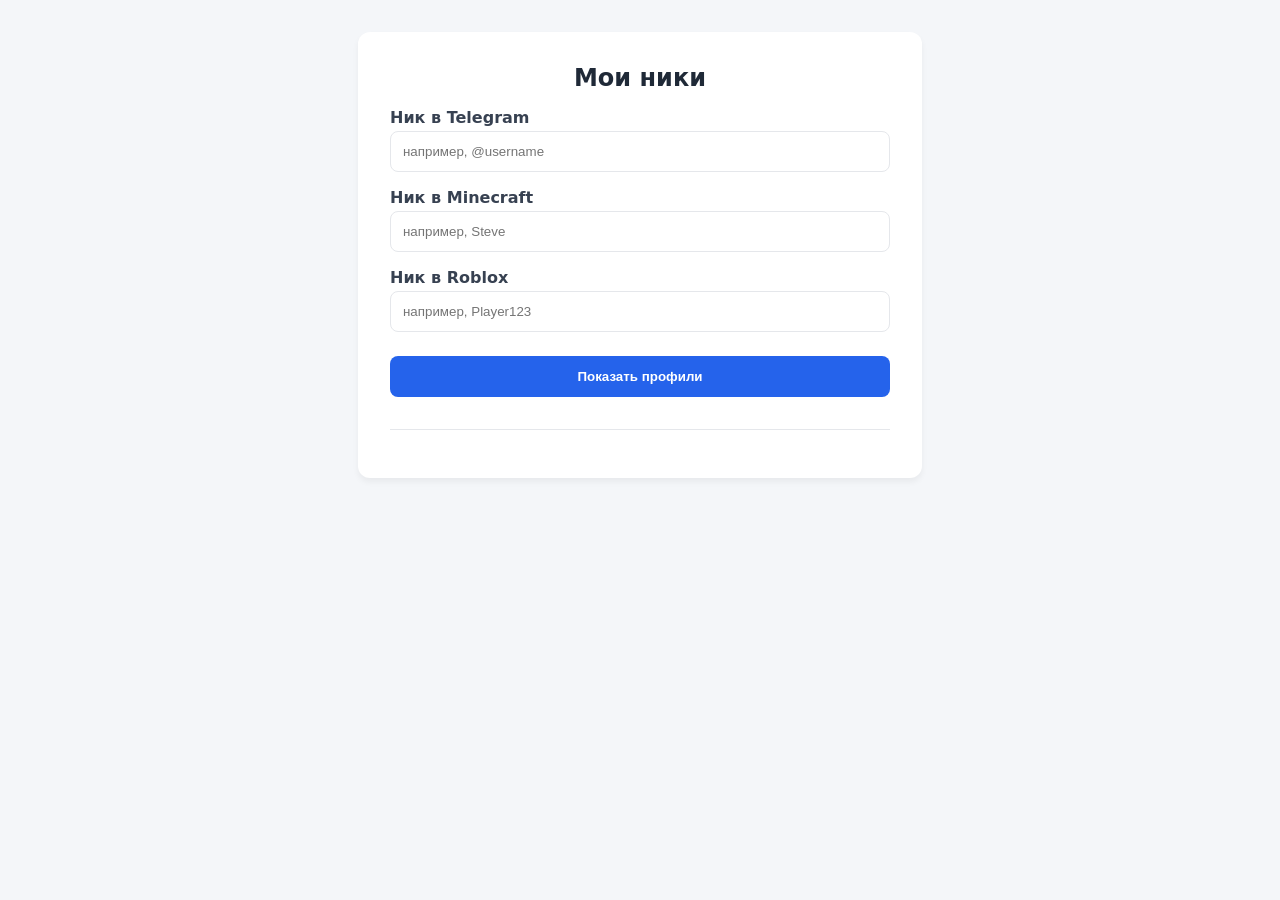
==== mineServer.html @ 9e5f5a75 "Create mineServer.html" ====
<!DOCTYPE html>
<html lang="ru">
  <head>
    <meta charset="UTF-8" />
    <title>Мои ники</title>
    <style>
      :root {
        --bg: #f4f6f9;
        --card: #ffffff;
        --primary: #2563eb;
        --text: #1f2937;
        --border: #e5e7eb;
      }

      body {
        font-family: system-ui, -apple-system, Segoe UI, Roboto, Arial, sans-serif;
        background-color: var(--bg);
        color: var(--text);
        margin: 0;
        padding: 2rem;
        display: flex;
        justify-content: center;
      }

      .container {
        width: 100%;
        max-width: 500px;
        background: var(--card);
        padding: 2rem;
        border-radius: 12px;
        box-shadow: 0 4px 6px rgba(0,0,0,0.05);
      }

      h1 {
        text-align: center;
        margin-top: 0;
        font-size: 1.5rem;
      }

      label {
        display: block;
        margin-top: 1rem;
        font-weight: 600;
        color: #374151;
      }

      input[type="text"] {
        width: 100%;
        padding: 0.75rem;
        margin-top: 0.25rem;
        border: 1px solid var(--border);
        border-radius: 8px;
        box-sizing: border-box;
        transition: border-color 0.2s;
      }

      input:focus {
        outline: none;
        border-color: var(--primary);
      }

      button {
        margin-top: 1.5rem;
        width: 100%;
        padding: 0.8rem;
        background-color: var(--primary);
        color: white;
        border: none;
        border-radius: 8px;
        font-weight: 600;
        cursor: pointer;
        transition: background-color 0.2s;
      }

      button:hover {
        background-color: #1d4ed8;
      }

      #result {
        margin-top: 2rem;
        padding-top: 1rem;
        border-top: 1px solid var(--border);
      }

      .profile-item {
        display: flex;
        justify-content: space-between;
        align-items: center;
        padding: 0.5rem 0;
        border-bottom: 1px solid #f3f4f6;
      }

      .profile-item:last-child {
        border-bottom: none;
      }

      .label-tag {
        background: #eef2ff;
        color: #2563eb;
        padding: 0.25rem 0.6rem;
        border-radius: 6px;
        font-size: 0.85rem;
        font-weight: 600;
      }

      .value-text {
        font-weight: 500;
      }
    </style>
  </head>
  <body>
    <div class="container">
      <h1>Мои ники</h1>

      <label for="tg-nick">Ник в Telegram</label>
      <input type="text" id="tg-nick" placeholder="например, @username" />

      <label for="mc-nick">Ник в Minecraft</label>
      <input type="text" id="mc-nick" placeholder="например, Steve" />

      <label for="rbx-nick">Ник в Roblox</label>
      <input type="text" id="rbx-nick" placeholder="например, Player123" />

      <!-- Сюда можно добавить другие поля по аналогии -->

      <button onclick="showProfiles()">Показать профили</button>

      <div id="result"></div>
    </div>

    <script>
      function showProfiles() {
        const tg = document.getElementById('tg-nick').value.trim();
        const mc = document.getElementById('mc-nick').value.trim();
        const rbx = document.getElementById('rbx-nick').value.trim();

        const result = document.getElementById('result');
        result.innerHTML = '';

        if (!tg && !mc && !rbx) {
          result.textContent = 'Введите хотя бы один ник.';
          return;
        }

        function addItem(label, value) {
          if (!value) return;
          const div = document.createElement('div');
          div.className = 'profile-item';
          div.innerHTML = `
            <span class="label-tag">${label}</span>
            <span class="value-text">${escapeHtml(value)}</span>
          `;
          result.appendChild(div);
        }

        addItem('Telegram', tg);
        addItem('Minecraft', mc);
        addItem('Roblox', rbx);
      }

      // Защита от XSS: экранирование спецсимволов
      function escapeHtml(text) {
        const div = document.createElement('div');
        div.textContent = text;
        return div.innerHTML;
      }
    </script>
  </body>
</html>
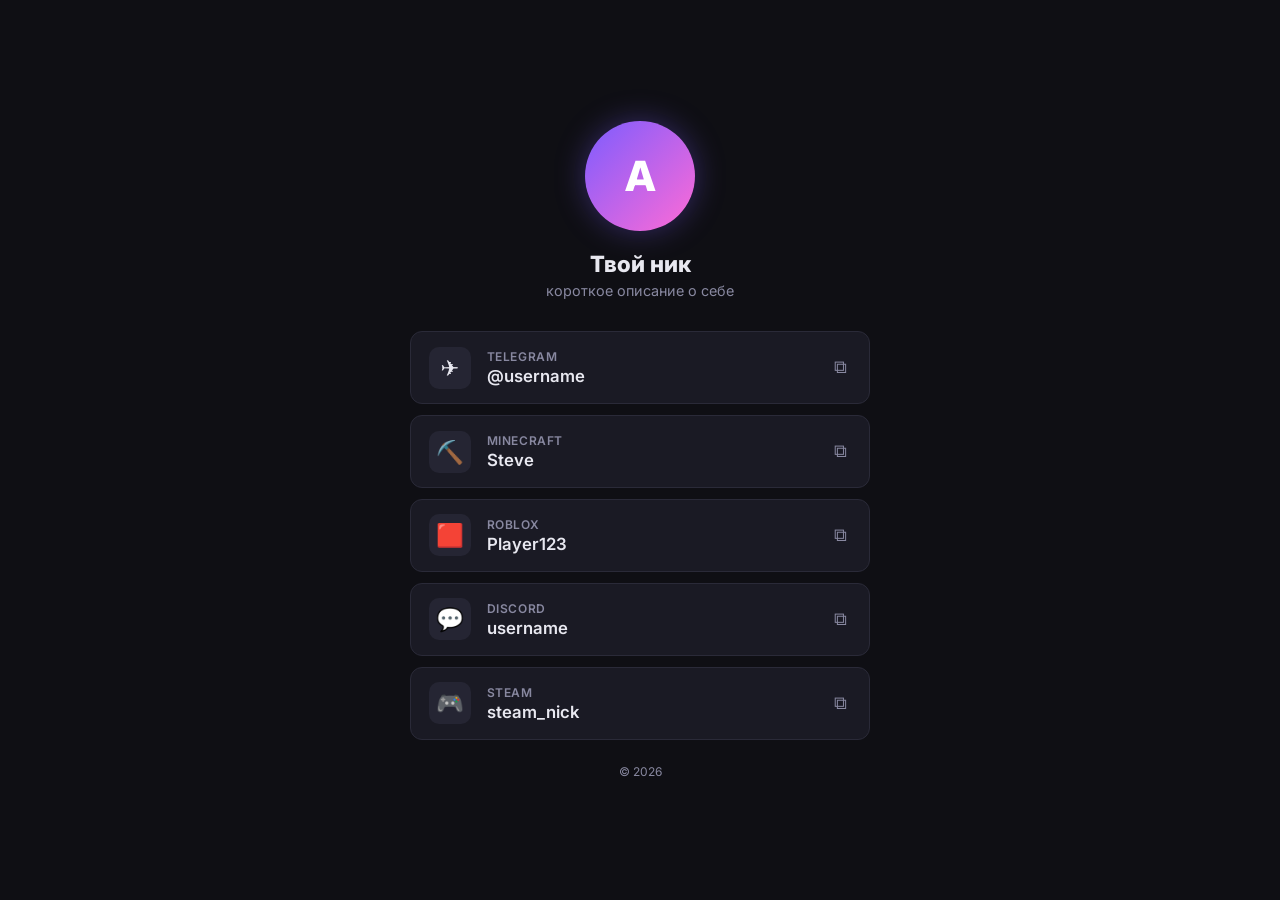
==== commit 7722746a: "Update mineServer.html" ====
--- a/mineServer.html
+++ b/mineServer.html
@@ -2,168 +2,258 @@
 <html lang="ru">
   <head>
     <meta charset="UTF-8" />
-    <title>Мои ники</title>
+    <meta name="viewport" content="width=device-width, initial-scale=1.0" />
+    <title>Профиль</title>
     <style>
+      @import url('https://fonts.googleapis.com/css2?family=Inter:wght@400;600;800&display=swap');
+
       :root {
-        --bg: #f4f6f9;
-        --card: #ffffff;
-        --primary: #2563eb;
-        --text: #1f2937;
-        --border: #e5e7eb;
+        --bg: #0f0f14;
+        --card: #1a1a24;
+        --accent: #7c5cff;
+        --accent-glow: rgba(124, 92, 255, 0.35);
+        --text: #e8e8f0;
+        --muted: #8888a0;
+      }
+
+      * {
+        margin: 0;
+        padding: 0;
+        box-sizing: border-box;
       }
 
       body {
-        font-family: system-ui, -apple-system, Segoe UI, Roboto, Arial, sans-serif;
-        background-color: var(--bg);
+        font-family: 'Inter', system-ui, sans-serif;
+        background: var(--bg);
         color: var(--text);
-        margin: 0;
-        padding: 2rem;
-        display: flex;
+        min-height: 100vh;
+        display: flex;
+        align-items: center;
         justify-content: center;
-      }
-
-      .container {
+        padding: 2rem 1rem;
+      }
+
+      .profile {
         width: 100%;
-        max-width: 500px;
-        background: var(--card);
-        padding: 2rem;
-        border-radius: 12px;
-        box-shadow: 0 4px 6px rgba(0,0,0,0.05);
+        max-width: 460px;
+      }
+
+      .avatar {
+        width: 110px;
+        height: 110px;
+        margin: 0 auto 1.2rem;
+        border-radius: 50%;
+        background: linear-gradient(135deg, var(--accent), #ff6bd6);
+        display: flex;
+        align-items: center;
+        justify-content: center;
+        font-size: 2.6rem;
+        font-weight: 800;
+        color: #fff;
+        box-shadow: 0 0 30px var(--accent-glow);
+        user-select: none;
       }
 
       h1 {
         text-align: center;
-        margin-top: 0;
-        font-size: 1.5rem;
-      }
-
-      label {
-        display: block;
-        margin-top: 1rem;
+        font-size: 1.4rem;
+        font-weight: 800;
+        margin-bottom: 0.3rem;
+      }
+
+      .bio {
+        text-align: center;
+        color: var(--muted);
+        font-size: 0.9rem;
+        margin-bottom: 2rem;
+      }
+
+      .card {
+        display: flex;
+        align-items: center;
+        gap: 1rem;
+        background: var(--card);
+        border: 1px solid #2a2a38;
+        border-radius: 12px;
+        padding: 0.9rem 1.1rem;
+        margin-bottom: 0.7rem;
+        text-decoration: none;
+        color: var(--text);
+        transition: transform 0.18s ease, border-color 0.18s ease, box-shadow 0.18s ease;
+      }
+
+      .card:hover {
+        transform: translateY(-3px);
+        border-color: var(--accent);
+        box-shadow: 0 6px 20px var(--accent-glow);
+      }
+
+      .icon {
+        width: 42px;
+        height: 42px;
+        border-radius: 10px;
+        display: flex;
+        align-items: center;
+        justify-content: center;
+        font-size: 1.4rem;
+        flex-shrink: 0;
+        background: #252533;
+      }
+
+      .card-info {
+        flex: 1;
+        min-width: 0;
+      }
+
+      .platform {
+        font-size: 0.75rem;
+        color: var(--muted);
+        text-transform: uppercase;
+        letter-spacing: 0.05em;
         font-weight: 600;
-        color: #374151;
-      }
-
-      input[type="text"] {
-        width: 100%;
-        padding: 0.75rem;
-        margin-top: 0.25rem;
-        border: 1px solid var(--border);
-        border-radius: 8px;
-        box-sizing: border-box;
-        transition: border-color 0.2s;
-      }
-
-      input:focus {
-        outline: none;
-        border-color: var(--primary);
-      }
-
-      button {
+      }
+
+      .nick {
+        font-size: 1.05rem;
+        font-weight: 600;
+        margin-top: 2px;
+        overflow: hidden;
+        text-overflow: ellipsis;
+        white-space: nowrap;
+      }
+
+      .copy-btn {
+        background: none;
+        border: none;
+        color: var(--muted);
+        cursor: pointer;
+        font-size: 1.1rem;
+        padding: 0.3rem;
+        border-radius: 6px;
+        transition: color 0.2s, background 0.2s;
+        flex-shrink: 0;
+      }
+
+      .copy-btn:hover {
+        color: var(--accent);
+        background: #252533;
+      }
+
+      .copy-btn.copied {
+        color: #4ade80;
+      }
+
+      .footer {
+        text-align: center;
+        color: var(--muted);
+        font-size: 0.75rem;
         margin-top: 1.5rem;
-        width: 100%;
-        padding: 0.8rem;
-        background-color: var(--primary);
-        color: white;
-        border: none;
-        border-radius: 8px;
-        font-weight: 600;
-        cursor: pointer;
-        transition: background-color 0.2s;
-      }
-
-      button:hover {
-        background-color: #1d4ed8;
-      }
-
-      #result {
-        margin-top: 2rem;
-        padding-top: 1rem;
-        border-top: 1px solid var(--border);
-      }
-
-      .profile-item {
-        display: flex;
-        justify-content: space-between;
-        align-items: center;
-        padding: 0.5rem 0;
-        border-bottom: 1px solid #f3f4f6;
-      }
-
-      .profile-item:last-child {
-        border-bottom: none;
-      }
-
-      .label-tag {
-        background: #eef2ff;
-        color: #2563eb;
-        padding: 0.25rem 0.6rem;
-        border-radius: 6px;
-        font-size: 0.85rem;
-        font-weight: 600;
-      }
-
-      .value-text {
-        font-weight: 500;
+      }
+
+      @media (max-width: 380px) {
+        .avatar { width: 90px; height: 90px; font-size: 2.1rem; }
+        h1 { font-size: 1.2rem; }
       }
     </style>
   </head>
   <body>
-    <div class="container">
-      <h1>Мои ники</h1>
-
-      <label for="tg-nick">Ник в Telegram</label>
-      <input type="text" id="tg-nick" placeholder="например, @username" />
-
-      <label for="mc-nick">Ник в Minecraft</label>
-      <input type="text" id="mc-nick" placeholder="например, Steve" />
-
-      <label for="rbx-nick">Ник в Roblox</label>
-      <input type="text" id="rbx-nick" placeholder="например, Player123" />
-
-      <!-- Сюда можно добавить другие поля по аналогии -->
-
-      <button onclick="showProfiles()">Показать профили</button>
-
-      <div id="result"></div>
+    <div class="profile">
+      <div class="avatar" id="avatar">A</div>
+      <h1 id="name">Твой ник</h1>
+      <p class="bio">короткое описание о себе</p>
+
+      <div id="cards"></div>
+
+      <p class="footer">© 2026</p>
     </div>
 
     <script>
-      function showProfiles() {
-        const tg = document.getElementById('tg-nick').value.trim();
-        const mc = document.getElementById('mc-nick').value.trim();
-        const rbx = document.getElementById('rbx-nick').value.trim();
-
-        const result = document.getElementById('result');
-        result.innerHTML = '';
-
-        if (!tg && !mc && !rbx) {
-          result.textContent = 'Введите хотя бы один ник.';
-          return;
+      // ── Данные профиля ──
+      // Меняй значения на свои. Поле url — если платформа
+      // поддерживает ссылку на профиль, иначе оставь пустым "".
+      const profile = {
+        name: "Твой ник",
+        bio: "короткое описание о себе",
+        avatarText: "A",
+        links: [
+          {
+            platform: "Telegram",
+            nick: "@username",
+            url: "https://t.me/username",
+            icon: "✈️",
+          },
+          {
+            platform: "Minecraft",
+            nick: "Steve",
+            url: "",
+            icon: "⛏️",
+          },
+          {
+            platform: "Roblox",
+            nick: "Player123",
+            url: "https://www.roblox.com/users/profile?username=Player123",
+            icon: "🟥",
+          },
+          {
+            platform: "Discord",
+            nick: "username",
+            url: "",
+            icon: "💬",
+          },
+          {
+            platform: "Steam",
+            nick: "steam_nick",
+            url: "https://steamcommunity.com/id/steam_nick",
+            icon: "🎮",
+          },
+        ],
+      };
+
+      // ── Заполнение страницы ──
+      document.getElementById("name").textContent = profile.name;
+      document.getElementById("avatar").textContent = profile.avatarText;
+      document.querySelector(".bio").textContent = profile.bio;
+
+      const cards = document.getElementById("cards");
+
+      profile.links.forEach((link, i) => {
+        const card = document.createElement("a");
+        card.className = "card";
+        if (link.url) {
+          card.href = link.url;
+          card.target = "_blank";
+          card.rel = "noopener noreferrer";
         }
 
-        function addItem(label, value) {
-          if (!value) return;
-          const div = document.createElement('div');
-          div.className = 'profile-item';
-          div.innerHTML = `
-            <span class="label-tag">${label}</span>
-            <span class="value-text">${escapeHtml(value)}</span>
-          `;
-          result.appendChild(div);
-        }
-
-        addItem('Telegram', tg);
-        addItem('Minecraft', mc);
-        addItem('Roblox', rbx);
-      }
-
-      // Защита от XSS: экранирование спецсимволов
-      function escapeHtml(text) {
-        const div = document.createElement('div');
-        div.textContent = text;
-        return div.innerHTML;
-      }
+        card.innerHTML = `
+          <div class="icon">${link.icon}</div>
+          <div class="card-info">
+            <div class="platform">${link.platform}</div>
+            <div class="nick">${link.nick}</div>
+          </div>
+        `;
+
+        // Кнопка копирования ника
+        const copyBtn = document.createElement("button");
+        copyBtn.className = "copy-btn";
+        copyBtn.title = "Скопировать ник";
+        copyBtn.innerHTML = "⧉";
+        copyBtn.addEventListener("click", (e) => {
+          e.preventDefault();
+          e.stopPropagation();
+          navigator.clipboard.writeText(link.nick).then(() => {
+            copyBtn.classList.add("copied");
+            copyBtn.innerHTML = "✓";
+            setTimeout(() => {
+              copyBtn.classList.remove("copied");
+              copyBtn.innerHTML = "⧉";
+            }, 1200);
+          });
+        });
+        card.appendChild(copyBtn);
+
+        cards.appendChild(card);
+      });
     </script>
   </body>
 </html>
